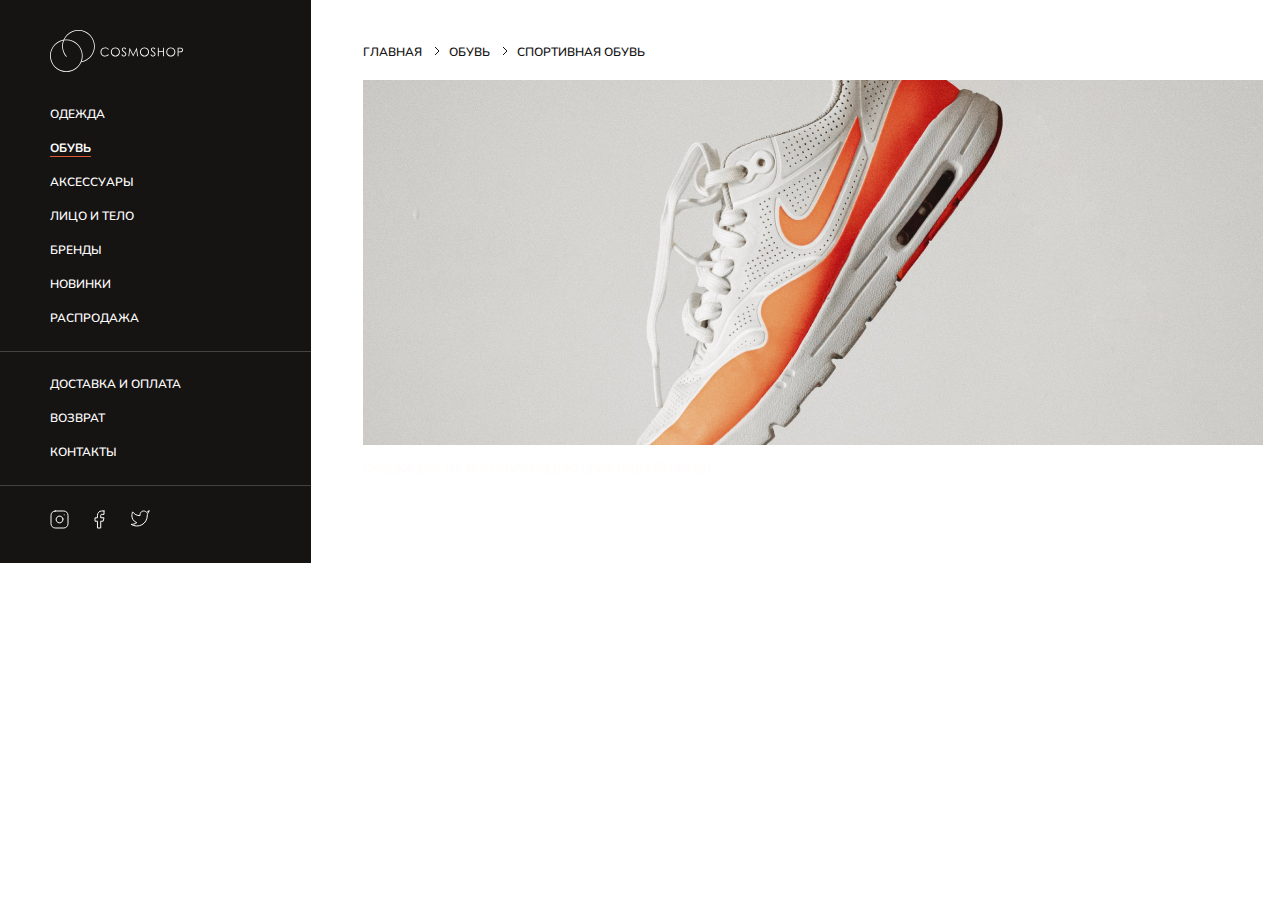
==== vertical-menu/index.html @ 4473495e "вертикальная навигация и хлебные крошки" ====
<!DOCTYPE html>
<html lang="ru">
  <head>
    <meta charset="UTF-8" />
    <meta http-equiv="X-UA-Compatible" content="IE=edge" />
    <meta name="viewport" content="width=device-width, initial-scale=1.0" />
    <link rel="preconnect" href="https://fonts.googleapis.com" />
    <link rel="preconnect" href="https://fonts.gstatic.com" crossorigin />
    <link href="https://fonts.googleapis.com/css2?family=Nunito:wght@600;700&display=swap" rel="stylesheet" />
    <link rel="stylesheet" href="style.css" />
    <title>Document</title>
  </head>
  <body>
    <div class="container">
      <nav class="main-nav">
        <a href="index.html" class="logo">
          <img src="img/logotype.svg" alt="Логотип магазина" width="133" height="42" />
          <span class="visually-hidden">На главную</span>
        </a>
        <ul class="site-nav">
          <li><a href="#">Одежда</a></li>
          <li><a class="site-nav-current" href="#">Обувь</a></li>
          <li><a href="#">Аксессуары</a></li>
          <li><a href="#">Лицо и тело</a></li>
          <li><a href="#">Бренды</a></li>
          <li><a href="#">Новинки</a></li>
          <li><a href="#">Распродажа</a></li>
        </ul>
        <ul class="site-nav">
          <li><a href="#">Доставка и оплата</a></li>
          <li><a href="#">Возврат</a></li>
          <li><a href="#">Контакты</a></li>
        </ul>
        <ul class="socials">
          <li>
            <a href="#"><img src="img/instagram.svg" alt="Instagram" /></a>
          </li>
          <li>
            <a href="#"><img src="img/facebook.svg" alt="Facebook" /></a>
          </li>
          <li>
            <a href="#"><img src="img/twitter.svg" alt="Twitter" /></a>
          </li>
        </ul>
      </nav>
      <main class="main">
        <ul class="breadcrumbs">
          <li class="breadcrumb-item"><a href="">Главная</a></li>
          <li class="breadcrumb-item"><a href="">Обувь</a></li>
          <li class="breadcrumb-item"><a href="">Спортивная обувь</a></li>
        </ul>
        <div class="promo">
          <img class="promo-img" src="img/photo.jpg" alt="Кроссовки" width="900" height="365" />
          <p class="promo-text">Скидка 20% на всю коллекцию спортивной обуви</p>
        </div>
      </main>
    </div>
  </body>
</html>
---- vertical-menu/style.css ----
* {
  box-sizing: border-box;
}

body {
  margin: 0;
  min-width: 1366px;

  font-family: "Nunito", Arial, sans-serif;
  font-style: normal;
  font-weight: 600;
  font-size: 12px;
  line-height: 16px;
  text-transform: uppercase;
  color: #fffdfc;
}

a {
  text-decoration: none;
}

img {
  max-width: 100%;
  height: auto;
}

.visually-hidden {
  position: absolute;
  clip: rect(1px, 1px, 1px, 1px);
  padding: 0;
  border: 0;
  height: 1px;
  width: 1px;
  overflow: hidden;
}

.container {
  width: 1366px;
  margin: 0 auto;
  display: flex;
}

.main-nav {
  flex-shrink: 0;
  width: 311px;
  padding-top: 30px;
  padding-bottom: 30px;
  padding-left: 50px;
  padding-right: 50px;

  background-color: #151413;
}

.logo {
  display: block;
  margin-bottom: 5px;
}

.site-nav {
  margin: 0;
  padding: 25px 0;
  list-style: none;
}

.site-nav li:not(:last-child) {
  margin-bottom: 18px;
}

.site-nav a {
  color: inherit;
}

.site-nav-current {
  font-weight: 700;
  border-bottom: 1px solid #dc5b34;
}

.socials {
  margin: 0;
  padding: 0;
  padding-top: 25px;
  display: flex;
  list-style: none;
}

.socials li {
  margin-right: 25px;
}

.main-nav ul {
  position: relative;
}

.main-nav ul + ul::before {
  content: "";
  position: absolute;
  display: block;
  height: 1px;
  top: 0;
  left: -50px;
  right: -50px;
  background-color: #fffdfc;
  opacity: 0.2;
}

.main {
  padding-right: 103px;
  padding-left: 52px;
}

.breadcrumbs {
  margin: 0;
  padding: 44px 0 20px 0;
  list-style: none;
}

.breadcrumb-item {
  position: relative;
  display: inline;
  margin-right: 24px;
}

.breadcrumbs a {
  color: #151413;
}

.breadcrumb-item + .breadcrumb-item::before {
  content: "";
  position: absolute;
  background-image: url(img/arrow.svg);
  background-repeat: no-repeat;
  width: 6px;
  height: 10px;
  top: 2px;
  left: -12px;
  transform: translate(-50%);
}
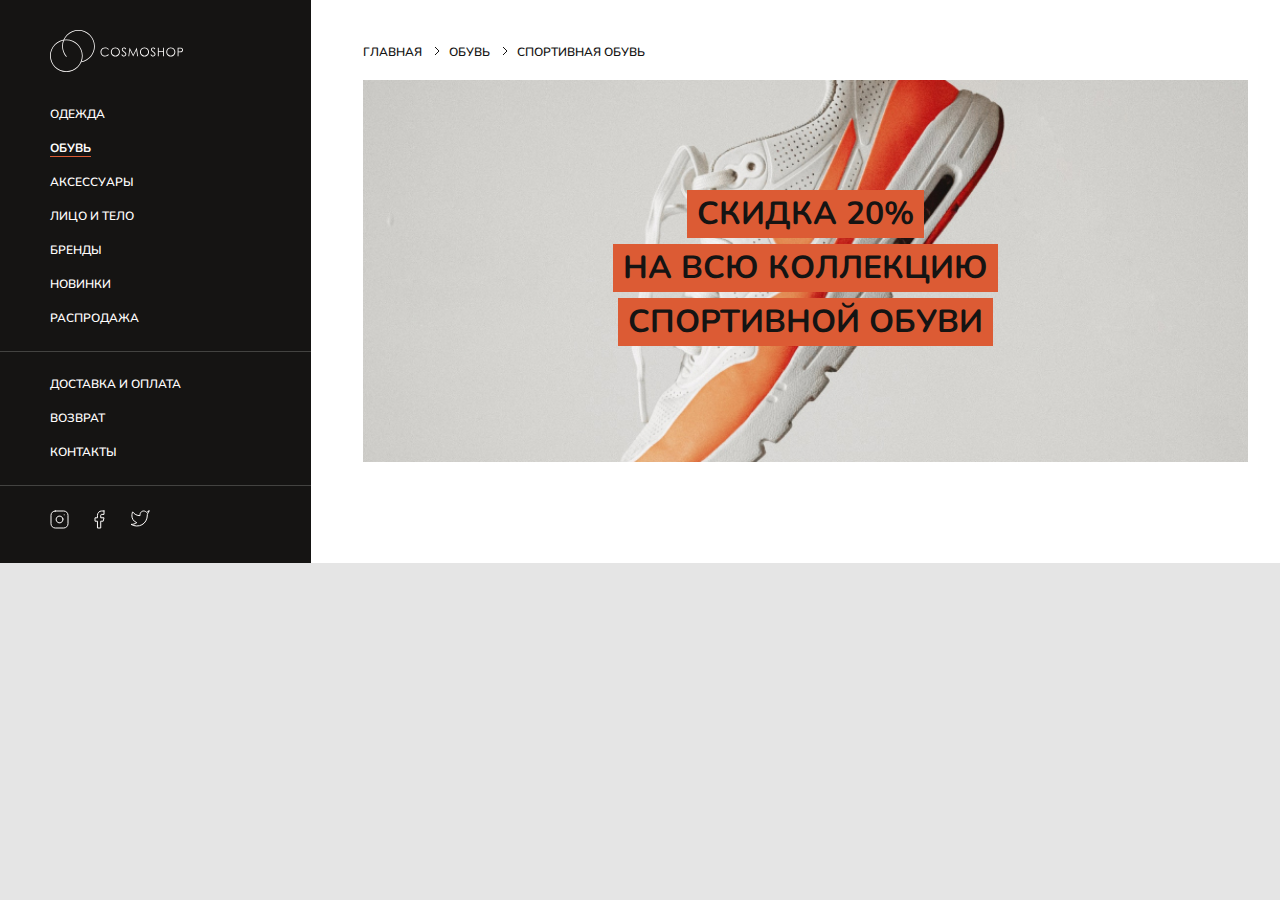
==== commit 1a76b87b: "сделала фоновое изображение и текст сверху" ====
--- a/vertical-menu/index.html
+++ b/vertical-menu/index.html
@@ -50,8 +50,7 @@
           <li class="breadcrumb-item"><a href="">Спортивная обувь</a></li>
         </ul>
         <div class="promo">
-          <img class="promo-img" src="img/photo.jpg" alt="Кроссовки" width="900" height="365" />
-          <p class="promo-text">Скидка 20% на всю коллекцию спортивной обуви</p>
+          <p class="promo-text"><span>Скидка 20%</span><span>на всю коллекцию</span><span>спортивной обуви</span></p>
         </div>
       </main>
     </div>
--- a/vertical-menu/style.css
+++ b/vertical-menu/style.css
@@ -13,6 +13,8 @@
   line-height: 16px;
   text-transform: uppercase;
   color: #fffdfc;
+
+  background-color: #e5e5e5;
 }
 
 a {
@@ -38,6 +40,8 @@
   width: 1366px;
   margin: 0 auto;
   display: flex;
+
+  background-color: #ffffff;
 }
 
 .main-nav {
@@ -135,3 +139,33 @@
   left: -12px;
   transform: translate(-50%);
 }
+
+.promo {
+  padding: 110px 250px;
+  min-height: 365px;
+  background-image: url(img/photo.jpg);
+  background-repeat: no-repeat;
+  background-position: center;
+  background-size: cover;
+}
+
+.promo-text {
+  margin: 0;
+  display: flex;
+  flex-direction: column;
+  align-items: center;
+
+  font-size: 32px;
+  line-height: 48px;
+  font-weight: 700;
+  text-align: center;
+  color: #151413;
+}
+
+.promo-text span {
+  display: inline-flex;
+  margin-bottom: 6px;
+  padding-left: 10px;
+  padding-right: 10px;
+  background-color: #dc5b34;
+}
